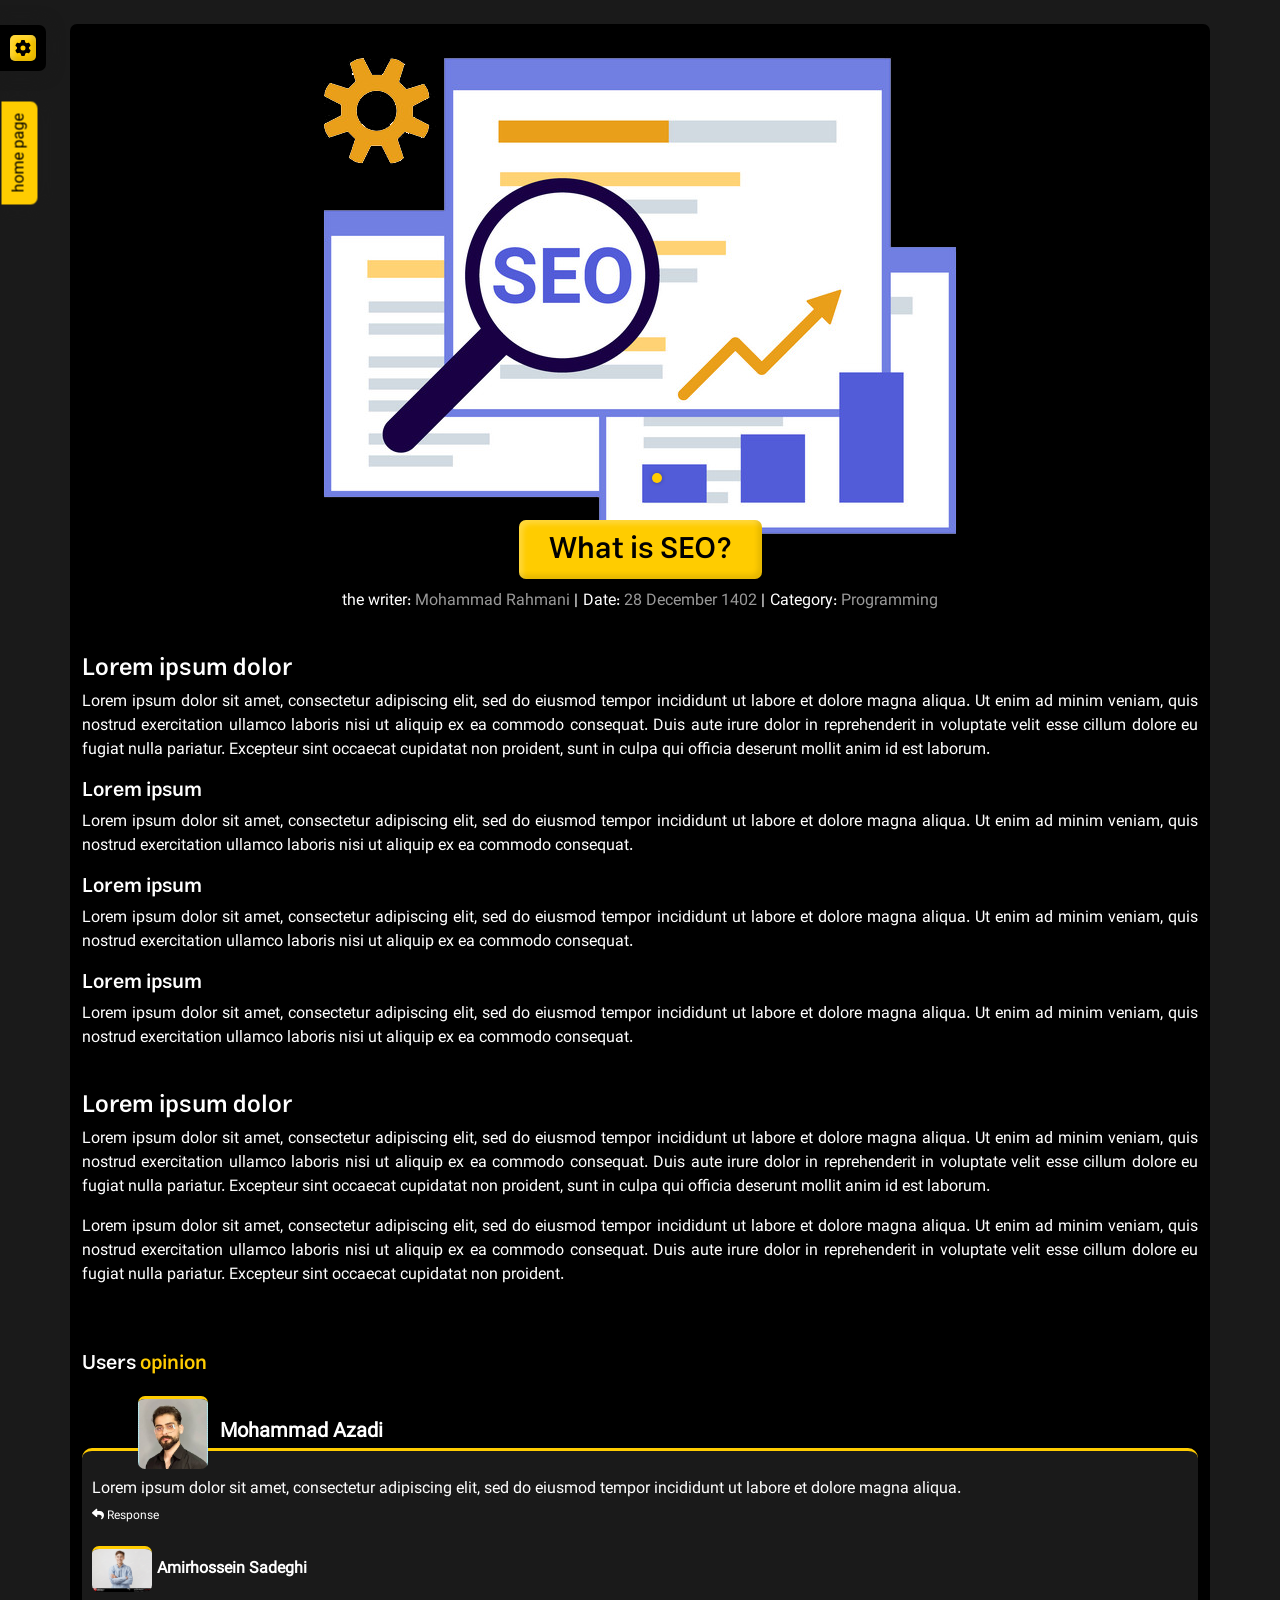
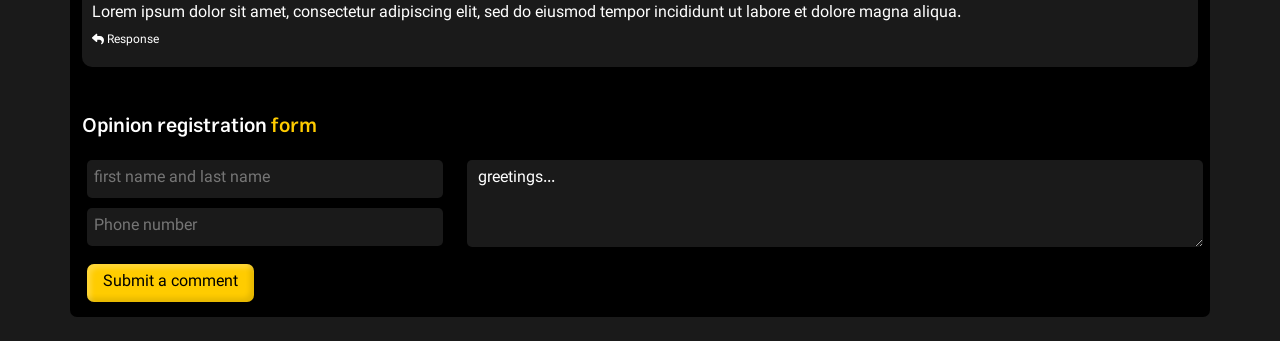
==== blog-EN.html @ 9c0e3443 "gg" ====
<!DOCTYPE html>
<html lang="en">

<head>

    <title>Resume Kar</title>
    <!--meta tag-->
    <meta charset="UTF-8">
    <meta http-equiv="X-UA-Compatible" content="IE=edge">
    <meta name="viewport" content="width=device-width, initial-scale=1.0">

    <!--style-->
    <link href="style.css" rel="stylesheet">
    <!--bootstrap css-->
    <link href="bootstrap-5.3.2/css/bootstrap.min.css" rel="stylesheet">
    <!--fontawesome css-->
    <link href="fontawesome/css/all.min.css" rel="stylesheet">

</head>


<body dir="ltr">

    <!--blog / صفحه داخلی مقالات-->
    <section>
        <div class="container blog-content mt-4 mb-4">

            <div class="row">
                <div class="col-12 div-img-blog">
                    <img src="photo/blog/blog-1.jpg">
                </div>
            </div>
            <div class="row">
                <div class="col-12 div-blog-h1">
                    <h1> What is SEO? </h1>
                    <div class="div-about-blog">
                        <span> the writer: <span class="about-blog"> Mohammad Rahmani </span> |</span>
                        <span> Date: <span class="about-blog"> 28 December 1402 </span> |</span>
                        <span> Category: <span class="about-blog"> Programming </span> </span>
                    </div>
                </div>
            </div>
            <div class="row">
                <div class="col-12">
                    <h2> Lorem ipsum dolor </h2>
                    <p>Lorem ipsum dolor sit amet, consectetur adipiscing elit, sed do eiusmod tempor incididunt ut
                        labore et dolore magna aliqua. Ut enim ad minim veniam, quis nostrud exercitation ullamco
                        laboris nisi ut aliquip ex ea commodo consequat. Duis aute irure dolor in reprehenderit in
                        voluptate velit esse cillum dolore eu fugiat nulla pariatur. Excepteur sint occaecat cupidatat
                        non proident, sunt in culpa qui officia deserunt mollit anim id est laborum.
                    </p>
                    <h3> Lorem ipsum </h3>
                    <p> Lorem ipsum dolor sit amet, consectetur adipiscing elit, sed do eiusmod tempor incididunt ut
                        labore et dolore magna aliqua. Ut enim ad minim veniam, quis nostrud exercitation ullamco
                        laboris nisi ut aliquip ex ea commodo consequat. </p>
                    <h3> Lorem ipsum </h3>
                    <p> Lorem ipsum dolor sit amet, consectetur adipiscing elit, sed do eiusmod tempor incididunt ut
                        labore et dolore magna aliqua. Ut enim ad minim veniam, quis nostrud exercitation ullamco
                        laboris nisi ut aliquip ex ea commodo consequat. </p>
                    <h3> Lorem ipsum </h3>
                    <p> Lorem ipsum dolor sit amet, consectetur adipiscing elit, sed do eiusmod tempor incididunt ut
                        labore et dolore magna aliqua. Ut enim ad minim veniam, quis nostrud exercitation ullamco
                        laboris nisi ut aliquip ex ea commodo consequat. </p>
                    <h2> Lorem ipsum dolor </h2>
                    <p> Lorem ipsum dolor sit amet, consectetur adipiscing elit, sed do eiusmod tempor incididunt ut
                        labore et dolore magna aliqua. Ut enim ad minim veniam, quis nostrud exercitation ullamco
                        laboris nisi ut aliquip ex ea commodo consequat. Duis aute irure dolor in reprehenderit in
                        voluptate velit esse cillum dolore eu fugiat nulla pariatur. Excepteur sint occaecat cupidatat
                        non proident, sunt in culpa qui officia deserunt mollit anim id est laborum.

                    </p>
                    <p> Lorem ipsum dolor sit amet, consectetur adipiscing elit, sed do eiusmod tempor incididunt ut
                        labore et dolore magna aliqua. Ut enim ad minim veniam, quis nostrud exercitation ullamco
                        laboris nisi ut aliquip ex ea commodo consequat. Duis aute irure dolor in reprehenderit in
                        voluptate velit esse cillum dolore eu fugiat nulla pariatur. Excepteur sint occaecat cupidatat
                        non proident. </p>
                </div>
            </div>

            <div class="row mt-5">
                <h3> Users <b>opinion</b> </h3>

                <div class="col-12 mt-5">
                    <div class="div-opinion mt-3">
                        <div class="div-suer-photo">
                            <img src="photo/users/user-1.jpg">
                            <span> Mohammad Azadi </span>
                        </div>
                        <p> Lorem ipsum dolor sit amet, consectetur adipiscing elit, sed do eiusmod tempor incididunt ut
                            labore et dolore magna aliqua.
                        </p>
                        <a href="#" class="Response"> <span> <i class="fa fa-reply"> </i> Response </span> </a>

                        <div class="Response-div">
                            <div class="Response-div-img">
                                <img src="photo/users/user-2.jpg">
                                <span> Amirhossein Sadeghi </span>
                            </div>
                            <p> Lorem ipsum dolor sit amet, consectetur adipiscing elit, sed do eiusmod tempor
                                incididunt ut labore et dolore magna aliqua. </p>
                            <a href="#" class="Response"> <span> <i class="fa fa-reply"> </i> Response </span> </a>
                        </div>
                    </div>
                </div>
            </div>

            <div class="row mt-5 div-blog-Opinion">
                <h3> Opinion registration <b> form </b> </h3>
                <div class="col-12 col-md-4 mt-2">
                    <form>
                        <input type="text" placeholder="first name and last name">
                        <br>
                        <input type="number" placeholder="Phone number">
                </div>
                <div class="col-12 col-md-8 mt-2">
                    <textarea> greetings... </textarea>
                </div>
            </div>

            <div class="row mt-2 div-blog-submit">
                <div class="col">
                    <button type="submit"> Submit a comment </button>
                    </form>
                </div>
            </div>

        </div>



        <!----setting / تنظیمات---->
        <div class="setting-div setting-div-blog setting-blog-ltr">

            <ul>
                <div class="accordion accordion-flush" id="accordionFlushExample">
                    <div class="d-flex collapsed" type="button" data-bs-toggle="collapse"
                        data-bs-target="#flush-collapseOne">
                        <div>
                            <i class="fa fa-gear"></i>
                        </div>
                    </div>
                </div>

                <!--color / رنگ-->
                <div id="flush-collapseOne" class="accordion-collapse collapse" data-bs-parent="#accordionFlushExample">
                    <div class="d-flex accordion-body div-color">
                        <li>
                            <p> Color </p>
                            <button class="button-color-style orange" value="orange"> </button>
                            <button class="button-color-style pink" value="pink"> </button>
                            <button class="button-color-style purple" value="purple"> </button>
                            <button class="button-color-style gold" value="gold"> </button>
                            <button class="button-color-style brown" value="brown"> </button>
                            <button class="button-color-style red" value="red"> </button>
                            <button class="button-color-style blue" value="blue"> </button>
                            <button class="button-color-style green" value="green"> </button>
                        </li>
                    </div>

                    <div class="d-flex accordion-body div-color">
                        <li>
                            <p> color adjustment </p>
                            <div class="d-flex mt-2 div-custom-color">
                                <p> main color </p>
                                <input type="color" oninput="getColorCodeOne(this.value)"
                                    class="custom-color" id="custom-color-one-d">
                            </div>
                            <div class="d-flex mt-2 div-custom-color">
                                <p> secondary color </p>
                                <input type="color" oninput="getColorCodeTwo(this.value)"
                                    class="custom-color" id="custom-color-two-d">
                            </div>
                        </li>
                    </div>

                    <!--font / فونت-->
                    <div class="accordion-body div-color">

                        <div class="dropdown">
                            <button class="btn btn-secondary dropdown-toggle" type="button" data-bs-toggle="dropdown"
                                aria-expanded="false">
                                Title font
                            </button>
                            <ul class="dropdown-menu dropdown-menu-end menu-font-blog">
                                <li><button class="dropdown-item title" value="vazir"
                                        style="font-family: Vazir !important;">
                                        vazir </button></li>
                                <li><button class="dropdown-item title" value="Estedad"
                                        style="font-family: Estedad !important;">
                                        Estedad </button></li>
                                <li><button class="dropdown-item title" value="IranSans"
                                        style="font-family: IranSans !important;"> IranSans </button></li>
                                <li><button class="dropdown-item title" value="Lalezar"
                                        style="font-family: Lalezar !important;">
                                        Lalezar </button></li>
                                <li><button class="dropdown-item title" value="titr"
                                        style="font-family: titr !important;">
                                        titr </button></li>
                                <li><button class="dropdown-item title" value="yekan"
                                        style="font-family: Yekan !important;">
                                        yekan </button></li>
                                <li><button class="dropdown-item title" value="Shabnam"
                                        style="font-family: Shabnam !important;"> Shabnam </button></li>
                                <li><button class="dropdown-item title" value="Sahel"
                                        style="font-family: Sahel !important;">
                                        Sahel </button></li>
                                <li><button class="dropdown-item title" value="Tanha"
                                        style="font-family: Tanha !important;">
                                        Tanha </button></li>
                                <li><button class="dropdown-item title" value="Samim"
                                        style="font-family: Samim !important;">
                                        Samim </button></li>
                                <li><button class="dropdown-item title" value="Rezvan"
                                        style="font-family: Rezvan !important;">
                                        Rezvan </button></li>
                            </ul>

                            <button class="btn btn-secondary dropdown-toggle" type="button" data-bs-toggle="dropdown"
                                aria-expanded="false">
                                Text font
                            </button>
                            <ul class="dropdown-menu dropdown-menu-end menu-font-blog">
                                <li><button class="dropdown-item text" value="vazir"
                                        style="font-family: Vazir !important;">
                                        vazir </button></li>
                                <li><button class="dropdown-item text" value="Estedad"
                                        style="font-family: Estedad !important;">
                                        Estedad </button></li>
                                <li><button class="dropdown-item text" value="IranSans"
                                        style="font-family: IranSans !important;"> IranSans </button></li>
                                <li><button class="dropdown-item text" value="Lalezar"
                                        style="font-family: Lalezar !important;">
                                        Lalezar </button></li>
                                <li><button class="dropdown-item text" value="titr"
                                        style="font-family: titr !important;">
                                        titr </button></li>
                                <li><button class="dropdown-item text" value="yekan"
                                        style="font-family: Yekan !important;">
                                        yekan </button></li>
                                <li><button class="dropdown-item text" value="Shabnam"
                                        style="font-family: Shabnam !important;"> Shabnam </button></li>
                                <li><button class="dropdown-item text" value="Sahel"
                                        style="font-family: Sahel !important;">
                                        Sahel </button></li>
                                <li><button class="dropdown-item text" value="Tanha"
                                        style="font-family: Tanha !important;">
                                        Tanha </button></li>
                                <li><button class="dropdown-item text" value="Samim"
                                        style="font-family: Samim !important;">
                                        Samim </button></li>
                                <li><button class="dropdown-item text" value="Rezvan"
                                        style="font-family: Rezvan !important;">
                                        Rezvan </button></li>

                            </ul>

                        </div>

                    </div>

                    <!--RTL - right / راست چین - شب و روز-->
                    <div class="mt-3 accordion-body">
                        <li>
                            <div class="d-flex">
                                <div class="p-1 div-night">
                                    <i class="fa-solid fa-sun"></i>
                                </div>

                                <div class="p-1 language">
                                    <a href="blog.html"> <i class="fa-solid fa-earth-americas RTL-E"></i> </a>
                                </div>
                            </div>
                        </li>
                    </div>
                    <div class="accordion-body div-color" style="border-bottom:none;">
                        <button class="reset-settings"> Reset settings </button>
                    </div>

                </div>
            </ul>
        </div>
        <div class="home-page home-page-ltr">
            <a href="index-EN.html">
                <span> home page </span>
            </a>
        </div>

    </section>

</body>


<!--jquery-->
<script src="jquery/jquery-3.7.1.min.js"></script>
<!--bootstrap js-->
<script src="bootstrap-5.3.2/js/bootstrap.bundle.min.js"></script>
<!--fontawesome js-->
<script src="fontawesome/js/all.min.js"></script>
<!--script-->
<script src="script.js"></script>

</html>
---- style.css ----
/* Vazir font */
@font-face {
    font-family: "Vazir";
    src: url("font/vazir/Vazirmatn-Regular.ttf") format("tff"),
        url("font/vazir/Vazirmatn-Regular.woff2") format("woff2");
    font-weight: normal;
    font-style: normal;
}

/* Estedad font */
@font-face {
    font-family: "Estedad";
    src: url("font/Estedad/Estedad-FD-Thin.ttf") format("tff"),
        url("font/Estedad/Estedad-FD-Thin.woff2") format("woff2");
    font-weight: 100;
    font-style: normal;
}

@font-face {
    font-family: "Estedad";
    src: url("font/Estedad/Estedad-FD-ExtraLight.ttf") format("tff"),
        url("font/Estedad/Estedad-FD-ExtraLight.woff2") format("woff2");
    font-weight: 200;
    font-style: normal;
}

@font-face {
    font-family: "Estedad";
    src: url("font/Estedad/Estedad-FD-Light.ttf") format("tff"),
        url("font/Estedad/Estedad-FD-Light.woff2") format("woff2");
    font-weight: 300;
    font-style: normal;
}

@font-face {
    font-family: "Estedad";
    src: url("font/Estedad/Estedad-FD-Regular.ttf") format("tff"),
        url("font/Estedad/Estedad-FD-Regular.woff2") format("woff2");
    font-weight: 400;
    font-style: normal;
}

@font-face {
    font-family: "Estedad";
    src: url("font/Estedad/Estedad-FD-Medium.ttf") format("tff"),
        url("font/Estedad/Estedad-FD-Medium.woff2") format("woff2");
    font-weight: 500;
    font-style: normal;
}

@font-face {
    font-family: "Estedad";
    src: url("font/Estedad/Estedad-FD-SemiBold.ttf") format("tff"),
        url("font/Estedad/Estedad-FD-SemiBold.woff2") format("woff2");
    font-weight: 600;
    font-style: normal;
}

@font-face {
    font-family: "Estedad";
    src: url("font/Estedad/Estedad-FD-Bold.ttf") format("tff"),
        url("font/Estedad/Estedad-FD-Bold.woff2") format("woff2");
    font-weight: 700;
    font-style: normal;
}

@font-face {
    font-family: "Estedad";
    src: url("font/Estedad/Estedad-FD-ExtraBold.ttf") format("tff"),
        url("font/Estedad/Estedad-FD-ExtraBold.woff2") format("woff2");
    font-weight: 800;
    font-style: normal;
}

@font-face {
    font-family: "Estedad";
    src: url("font/Estedad/Estedad-FD-Black.ttf") format("tff"),
        url("font/Estedad/Estedad-FD-Black.woff2") format("woff2");
    font-weight: 900;
    font-style: normal;
}

/* iranSans font */
@font-face {
    font-family: "IranSans";
    src: url("font/iranSans/Sans-a4fran3.ttf") format("tff"),
        url("font/iranSans/Sans-a4fran3.woff") format("woff");
    font-weight: normal;
    font-style: normal;
}

/* yekan font */
@font-face {
    font-family: "Yekan";
    src: url("font/yekan/Yekan.ttf") format("tff"),
        url("font/yekan/Yekan.woff") format("woff"),
        url("font/yekan/Yekan.eot") format("eot");
    font-weight: normal;
    font-style: normal;
}

/* Shabnam font */
@font-face {
    font-family: "Shabnam";
    src: url("font/Shabnam/Shabnam.ttf") format("tff"),
        url("font/Shabnam/Shabnam.woff") format("woff"),
        url("font/Shabnam/Shabnam.woff2") format("woff2"),
        url("font/Shabnam/Shabnam.eot") format("eot");
    font-weight: normal;
    font-style: normal;
}

/* Sahel font */
@font-face {
    font-family: "Sahel";
    src: url("font/Sahel/Roya.ttf") format("tff"),
        url("font/Sahel/Sahel.woff") format("woff"),
        url("font/Sahel/Sahel.woff2") format("woff2"),
        url("font/Sahel/Sahel.eot") format("eot");
    font-weight: normal;
    font-style: normal;
}

/* Tanha font */
@font-face {
    font-family: "Tanha";
    src: url("font/Tanha/Tanha.ttf") format("tff"),
        url("font/Tanha/Tanha.woff") format("woff"),
        url("font/Tanha/Tanha.woff2") format("woff2"),
        url("font/Tanha/Tanha.eot") format("eot");
    font-weight: normal;
    font-style: normal;
}

/* Samim font */
@font-face {
    font-family: "Samim";
    src: url("font/Samim/Samim.ttf") format("tff"),
        url("font/Samim/Samim.woff") format("woff"),
        url("font/Samim/Samim.eot") format("eot");
    font-weight: normal;
    font-style: normal;
}

/* Rezvan font */
@font-face {
    font-family: "Rezvan";
    src: url("font/Rezvan/Rezvan.ttf") format("tff"),
        url("font/Rezvan/Rezvan.woff") format("woff"),
        url("font/Rezvan/Rezvan.eot") format("eot");
    font-weight: normal;
    font-style: normal;
}

/* Lalezar font */
@font-face {
    font-family: "Lalezar";
    src: url("font/Lalezar/Lalezar.ttf") format("tff"),
        url("font/Lalezar/Lalezar.woff") format("woff"),
        url("font/Lalezar/Lalezar.eot") format("eot");
    font-weight: normal;
    font-style: normal;
}

/* titr font */
@font-face {
    font-family: "titr";
    src: url("font/titr/titr.ttf") format("tff"),
        url("font/titr/titr.woff") format("woff"),
        url("font/titr/titr.eot") format("eot");
    font-weight: normal;
    font-style: normal;
}

:root {
    --font-text: "Vazir"; /* تغییر فونت پیش فرض متن */
    --font-title: "Estedad"; /* تغییر فونت پیش فرض عنوان */

    --one-color: #FFCC00; /* تغییر رنگ پیش فرض اول (دلخواه) */
    --two-color: #000; /* تغییر رنگ پیش فرض دوم (دلخواه) */
    --bg-body: #1A1A1A; /* (#f2f2f2) برای تنظیم حالت پیش فرض به روشن */
    --bg-div: #000; /* (#fff) برای تنظیم حالت پیش فرض به روشن */
    --text-color: #fff; /* (#000) برای تنظیم حالت پیش فرض به روشن */
}

body {
    background-color: var(--bg-body) !important;
    background-image: url("photo/background.png");
    background-repeat: no-repeat;
    background-size: contain;
    overflow-x: hidden;
}

::-webkit-scrollbar {
    width: 3px;
}

::-webkit-scrollbar-thumb {
    background-color: var(--one-color);
    opacity: 0.7;
    margin: 10px;
}

::-webkit-scrollbar-track {
    background-color: var(--two-color);
}

p,
span,
a,
li,
button,
label,
input,
textarea {
    font-family: var(--font-text) !important;
    color: var(--text-color);
    text-align: justify;
}

h1,
h2,
h3,
h4,
h5,
h6 {
    font-family: var(--font-title) !important;
    font-weight: 600 !important;
    color: var(--text-color) !important;
}

h1 {
    font-size: 30px !important;
}

h2 {
    font-size: 24px !important;
}

h3 {
    font-size: 20px !important;
}

h4 {
    font-size: 18px !important;
}

h5 {
    font-size: 16px !important;
}

h6 {
    font-size: 14px !important;
}

ul {
    margin: 0px !important;
}

b {
    color: var(--one-color);
    font-weight: 600 !important;
}

.page-child {
    background-color: var(--bg-div);
    width: 100%;
    height: auto;
    border-radius: 7px;
    padding: 15px;
    display: none;
    opacity: 0;
    transition: all 1s !important;
}

.active {
    display: block;
    opacity: 1;
}

::selection {
    color: var(--one-color);
    background: var(--bg-div);
}


@media screen and (min-width: 770px) {
    #typing-text-p {
        color: white !important;
    }

    .div-about-me {
        position: absolute;
        top: 25%;
        right: 30px;
        width: 50%;
    }
}

@media screen and (max-width: 770px) {
    .div-resume-link {
        display: none !important;
    }

    .cursor,
    .cursor_2 {
        display: none
    }
}

@media screen and (max-width: 320px) {
    .name div h1 {
        font-size: 24px !important;
    }

    .div-resume-link .resume-link {
        font-size: 14px !important;
    }

    .counter {
        font-size: 35px !important;
    }

}

@media screen and (min-width: 768px) {
    section {
        opacity: 1 !important;
    }
}




/*** sidebar - ساید بار ***/
.sidebar {
    width: 100%;
    height: auto;
}

/* img - عکس */
.img-div {
    opacity: 0;
    transform: translateY(-40px);
    animation: fadeInTop 1s ease-out forwards;
    text-align: center;
}

.img-div img {
    border-top: 3px solid var(--one-color);
    border-radius: 10px;
    margin-top: 4px;
    box-shadow: 0px 5px 20px -5px #808080;
    width: 95%;
    transition: 0.5s all;
}

.img-div img:hover {
    transform: scale(1.03);
    box-shadow: 0px 0px 10px -3px #999;
}


/* navbar - منو */
.navbar-div {
    opacity: 0;
    transform: translateY(40px);
    animation: fadeInTop 1s ease-out forwards;
    background-color: var(--bg-div);
    border-radius: 10px;
    padding: 5px 10px;
    transition: all 1s !important;

}

.div-menu {
    border-bottom: 2px solid var(--bg-body);
    border-right: 1px solid var(--bg-body);
    padding: 7px 9px;
    border-radius: 7px;
    margin-bottom: 7px !important;
}

.navbar-div div {
    margin-bottom: 15px;
    transition: all 0.4s;
    cursor: pointer;
}

.navbar-div ul {
    padding: 10px 0px;
}

.navbar-div li {
    list-style: none;
    font-size: 18px;
    margin: 0px 10px;
}

.navbar-div div:hover svg {
    color: var(--two-color);
    background-color: var(--one-color);
    transform: scale(1.1);
}

.active-menu {
    background: var(--text-color);
    box-shadow: inset -0.25rem -0.25rem 0.3125rem rgba(0, 0, 0, 0.1), inset 0.25rem 0.25rem 0.3125rem rgba(255, 255, 255, 0.23);
}

.active-menu li {
    color: var(--bg-div);
}

.active-menu svg {
    transform: scale(1.1);
}

.first-child-li {
    margin-bottom: 0px !important;
}

.navbar-div svg {
    box-shadow: inset -0.25rem -0.25rem 0.3125rem rgba(0, 0, 0, 0.1), inset 0.25rem 0.25rem 0.3125rem rgba(255, 255, 255, 0.23);
    width: 16px !important;
    height: 16px !important;
    background-color: var(--one-color);
    padding: 5px;
    border-radius: 5px;
    transition: all 0.4s;
    color: var(--two-color);
}

/* setting - تنظیمات */
.setting-div {
    opacity: 0;
    transform: translateY(40px);
    animation: fadeInTop 1s ease-out forwards;
    background-color: var(--bg-div);
    border-radius: 10px;
    transition: all 1s !important;
}

.setting-div ul {
    padding: 9px 0px;
}

.setting-div-blog ul {
    padding: 0px;
}

.setting-div-blog .accordion-flush {
    padding: 10px;
}

.collapsed {
    height: 26px;
}

.setting-div li {
    list-style: none;
    cursor: pointer;
    font-size: 18px;
    margin: 0px 10px;
}

.setting-div svg:not(.down-up-d) {
    box-shadow: inset -0.25rem -0.25rem 0.3125rem rgba(0, 0, 0, 0.1), inset 0.25rem 0.25rem 0.3125rem rgba(255, 255, 255, 0.23);
    background-color: var(--one-color);
    color: var(--two-color);
    padding: 5px;
    border-radius: 5px;
    transition: all 0.4s;
}

.accordion-flush {
    padding: 2px 19px;
}

.setting-div div p {
    margin: 0px;
    font-size: 17px;
}

.button-color-style {
    padding: 12px;
    border-radius: 5px;
    border: none;
}

.dropdown-toggle {
    margin: 3px 0px;
}

.setting-div div select {
    width: 100%;
    border: 0px;
    background: #f2f2f2;
    padding: 2px;
    border-radius: 5px;
    font-size: 15px;
}

.setting-div div select option p {
    background: red;
}

.night {
    color: var(--two-color);
    background-color: var(--one-color);
    padding: 10px !important;
    border-radius: 5px;
}


.div-night svg,
.language svg {
    width: 25px !important;
    height: 25px;
}

.accordion-button:not(.collapsed) {
    color: var(--two-color) !important;
    background-color: var(--bg-div) !important;
}

.accordion-button {
    padding: 7px 0px !important;
}

.orange {
    background-color: #FFCC00;
}

.red {
    background-color: #FF0000;
}

.blue {
    background-color: #00CCFF;
}

.green {
    background-color: #33CC66;
}

.gold {
    background-color: #F2BE5B;
}

.pink {
    background-color: #FF9999;
}

.purple {
    background-color: #CC3399;
}

.brown {
    background-color: #996633;
}

.custom-color {
    border: none;
    width: 32px;
    height: 25px;
    margin: 0px 10px;
    width: 70px;
}

.div-custom-color p {
    width: 70%;
    font-size: 15px !important;
}

.down-up-d {
    color: var(--text-color);
    padding: 5px;
}

.div-color {
    padding: 12px !important;
    border-bottom: 2px dotted var(--bg-body);
}

.div-color .dropdown-toggle {
    width: 120px;
}

.dropdown-menu-end li button {
    text-align: right;
}

.setting-div-blog {
    position: fixed;
    top: 25px;
    right: 0px;
    box-shadow: 0px 0px 15px 2px var(--bg-body);
    border-radius: 7px 0px 0px 7px;
    z-index: 99;
}

.setting-blog-ltr {
    right: unset;
    left: 0px;
    border-radius: 0px 7px 7px 0px;
}

.reset-settings {
    background-color: var(--one-color);
    border: none;
    color: var(--two-color);
    opacity: 0.8;
    transition: all 0.5s;
    padding: 7px 16px;
    border-radius: 7px;
    box-shadow: inset -0.25rem -0.25rem 0.3125rem rgba(0, 0, 0, 0.1), inset 0.25rem 0.25rem 0.3125rem rgba(255, 255, 255, 0.23);
    width: 100%;
    text-align: center;
}

/* sidebar-mobile - ساید بار موبایل */
.sidebar-mobile {
    margin: 0px !important;
    z-index: 99;
    position: fixed;
    top: 0px;
    width: 70%;
    height: 100%;
    background-color: var(--bg-div);
    transition: all 0.5s !important;
    transform: translateX(100%);
}

.sidebar-mobileLtr {
    transform: translateX(-100%);
}

.div-sidebar-mobile {
    height: 100%;
    margin: 0px;
    overflow-x: hidden;
    overflow-y: scroll;
}

.div-sidebar-mobile .img-div img {
    width: 75%;
    margin: 10px auto;
    display: block;
}

.div-button-sidebar {
    position: fixed;
    bottom: 5%;
    left: 5%;
    z-index: 999;
}


.div-button-sidebar button {
    background-color: rgba(0, 0, 0, 0);
    padding: 0px;
    border: none;
}

.div-button-sidebar button svg {
    width: 28px !important;
    height: 28px !important;
    background-color: var(--one-color);
    padding: 12px;
    border-radius: 10px;
    transition: all 0.4s;
    color: var(--two-color);
    box-shadow: 0px 0px 15px 2px var(--bg-body);
    box-shadow: inset -0.25rem -0.25rem 0.3125rem rgba(0, 0, 0, 0.1), inset 0.25rem 0.25rem 0.3125rem rgba(255, 255, 255, 0.23);
}

.active-sidebar {
    width: 70% !important;
    transform: translateX(0);
    opacity: 1;
}

.button-sidebar-mobile {
    position: absolute;
    left: -35px;
    top: 50%;
    background-color: var(--one-color);
    border-radius: 30px 0 0 30px;
    padding: 20px 0px;
    opacity: 0.7;
    transition: all 0.6s;
}

.button-sidebar-mobile:hover {
    opacity: 1;
}

.button-sidebar-mobile div {
    width: 35px;
    height: 35px;
    color: var(--two-color);
    display: flex;
    justify-content: space-evenly;
    align-items: center;
}

.button-sidebar-mobile div svg {
    width: 19px !important;
    height: 19px !important;
}

.icon-sidebar-mobile {
    width: 20px !important;
    height: 20px !important;
    transform: rotate(45deg);
    background-color: var(--one-color);
    position: absolute;
    top: 62.5px;
    left: -5px;
    border-radius: 4px;
}

.button-sidebar svg {
    z-index: 9;
    padding-right: 5px;
}

.button-sidebar-mobile-EN {
    -moz-transform: scaleX(-1);
    -o-transform: scaleX(-1);
    -webkit-transform: scaleX(-1);
    transform: scaleX(-1);
    filter: FlipH;
    -ms-filter: "FlipH";
    left: unset !important;
    right: -35px;
}

/* header - سربرگ */
.header {
    opacity: 0;
    transform: translateY(-40px);
    animation: fadeInTop 1s ease-out forwards;
    background-color: var(--bg-div);
    width: 100%;
    height: auto;
    border-radius: 7px;
    border-top: 3px solid var(--one-color);
    padding: 10px;
    transition: all 1s !important;
}

.div-resume-link svg {
    box-shadow: inset -0.25rem -0.25rem 0.3125rem rgba(0, 0, 0, 0.1), inset 0.25rem 0.25rem 0.3125rem rgba(255, 255, 255, 0.23);
    background-color: var(--one-color);
    color: var(--two-color);
    padding: 5px;
    border-radius: 5px;
    transition: all 0.4s;
}

.div-resume-link div {
    margin-right: 4px;
    margin-top: -7px;
    height: 36px;
    width: 41px;
}

@keyframes fadeInTop {
    to {
        opacity: 1;
        transform: translateY(0);
    }
}

.name {
    width: 50%;
}

.name H1 {
    display: inline;
}

.name span {
    background-color: var(--one-color);
    opacity: 0.7;
    padding: 1px 7px;
    border-radius: 5px;
    font-size: 14px;
    margin: 0px 10px;
    color: var(--two-color);
}

.job {
    display: flex;
    justify-content: center;
}

.div-resume-link {
    display: flex;
    justify-content: end;
}

.resume-link {
    text-decoration: none;
    color: var(--two-color);
    background-color: var(--one-color);
    text-align: end;
    padding: 5px 12px;
    border-radius: 5px;
    margin: 0px;
    box-shadow: inset -0.25rem -0.25rem 0.3125rem rgba(0, 0, 0, 0.1), inset 0.25rem 0.25rem 0.3125rem rgba(255, 255, 255, 0.23);
}

.network {
    align-self: center;
}

.network .row {
    align-items: center;
}

.icon-instagram {
    background-color: #ea0c5f;
    padding: 5px;
    border-radius: 5px;
    color: white;
    width: 16px !important;
    height: 16px;
    margin: -6px 2px;
    box-shadow: inset -0.25rem -0.25rem 0.3125rem rgba(0, 0, 0, 0.1), inset 0.25rem 0.25rem 0.3125rem rgba(255, 255, 255, 0.23);


}

.icon-facebook {
    background-color: #3b5998;
    padding: 5px;
    border-radius: 5px;
    color: white;
    width: 16px !important;
    height: 16px;
    margin: -6px 2px;
    box-shadow: inset -0.25rem -0.25rem 0.3125rem rgba(0, 0, 0, 0.1), inset 0.25rem 0.25rem 0.3125rem rgba(255, 255, 255, 0.23);

}

.icon-twitter {
    background-color: #32CCFE;
    padding: 5px;
    border-radius: 5px;
    color: white;
    width: 16px !important;
    height: 16px;
    margin: -6px 2px;
    box-shadow: inset -0.25rem -0.25rem 0.3125rem rgba(0, 0, 0, 0.1), inset 0.25rem 0.25rem 0.3125rem rgba(255, 255, 255, 0.23);

}

.icon-pinterest {
    background-color: #BD081B;
    padding: 5px;
    border-radius: 5px;
    color: white;
    width: 16px !important;
    height: 16px;
    margin: -6px 2px;
    box-shadow: inset -0.25rem -0.25rem 0.3125rem rgba(0, 0, 0, 0.1), inset 0.25rem 0.25rem 0.3125rem rgba(255, 255, 255, 0.23);
}


/* about me - درباره من */
.page {
    width: 100%;
    padding: 0px !important;
}

.div-background-image img {
    width: 100%;
}

.row-background-image {
    position: relative;
}

.about-me {
    opacity: 0;
    transform: translateY(40px);
    animation: fadeInTop 1s ease-out forwards;
}

.about li {
    list-style: none;
    padding: 7px 0px;
}

.about ul {
    padding: 0px;
}

.about span {
    padding: 0px 3px;
    color: #999 !important;
}

.about-number svg {
    font-size: 30px;
    background: var(--one-color);
    color: var(--two-color);
    padding: 12px;
    border-radius: 10px;
    width: 25px !important;
    height: 25px;
    box-shadow: inset -0.25rem -0.25rem 0.3125rem rgba(0, 0, 0, 0.1), inset 0.25rem 0.25rem 0.3125rem rgba(255, 255, 255, 0.23);
    transition: 0.5s all;
}

.about-number svg:hover {
    transform: scale(1.05);
}

.about-number span {
    font-size: 42px;
    font-weight: bold;
    padding: 0px 15px;
}

#typing-text {
    color: var(--one-color) !important;
    text-shadow: 1px 1px 1px black;
}

#typing-text-p {
    color: var(--text-color);
}

.call-me {
    text-decoration: none;
    color: var(--two-color);
    background-color: var(--one-color);
    text-align: end;
    padding: 5px 12px;
    border-radius: 5px;
    margin: 0px;
    opacity: 0.8;
    transition: 0.5s all;
}

.call-me:hover {
    opacity: 1;
}


/* my resume - رزومه من */
.div-resume,
.div-serviec,
.div-opinion {
    background-color: var(--bg-body);
    padding: 17px 10px;
    border-radius: 10px;
    border-right: 3px solid var(--one-color);
}

.div-resume h3 {
    margin-bottom: 3px;
}

.div-resume span {
    background-color: var(--one-color);
    opacity: 0.7;
    padding: 2px 5px;
    padding-bottom: 0px;
    border-radius: 5px;
    font-size: 12px;
    color: var(--two-color);
}

.div-resume p {
    margin-top: 10px;
    margin-bottom: 0px;
}

.div-meter {
    background-color: var(--bg-body);
    border-radius: 4px;
}

.div-meter div {
    height: 10px;
    background-color: var(--one-color);
    border-radius: 4px;
    padding: 0px;
    box-shadow: inset -0.25rem -0.25rem 0.3125rem rgba(0, 0, 0, 0.1), inset 0.25rem 0.25rem 0.3125rem rgba(255, 255, 255, 0.23);
}

.Skill h6 {
    display: inline-block;
    width: 49%;
}

.Skill span {
    text-align: left;
    display: inline-block;
    width: 49%;
}


/* service - خدمات */
.div-service p {
    margin: 0px 7px;
}

.div-service img {
    width: 80%;
}

.div-service svg {
    width: 100%;
    height: 80%;
    text-align: center;
    display: block;
}

.Customer img {
    max-width: 100%;
    padding: 20px;
    transition: all 0.4s;
}

.Customer img:hover {
    transform: scale(1.1);
}

.div-opinion {
    border: none;
    border-top: 3px solid var(--one-color);
    position: relative;
}

.div-suer-photo {
    position: absolute;
    top: -55px;
    right: 5%;
    width: 90%;
}

.div-suer-photo img {
    width: 70px;
    border-radius: 7px;
    border-top: 3px solid var(--one-color)
}

.div-suer-photo span {
    font-weight: bold;
    margin: 0px 7px;
    font-size: 20px;
}

.div-opinion p {
    margin: 0px;
    padding-top: 10px;
}


/* project - نمونه کارها */
.project-div {
    width: 100%;
    height: auto;
    position: relative;
    padding: 0px !important;
    cursor: pointer;
}

.project-div img {
    border-radius: 7px;
}

.project-div p {
    position: absolute;
    bottom: 10px;
    right: 20px;
    margin: 0px;
    font-size: 20px;
    font-weight: bold;
    color: var(--one-color);
    opacity: 0;
    transition: all 0.5s;
}

.project-div span {
    color: var(--two-color);
    position: absolute;
    top: 15px;
    right: 15px;
    background-color: var(--one-color);
    opacity: 0.7;
    padding: 1px 7px;
    border-radius: 5px;
    font-size: 14px;
}

.project-div div {
    width: 100%;
    height: 100%;
    background-color: black;
    border-radius: 7px;
    position: absolute;
    top: 0%;
    right: 0%;
    opacity: 0;
    padding: 0px !important;
    transition: all 0.5s;
}

.project-div:hover div {
    opacity: 0.6;
}

.project-div:hover p {
    opacity: 1;
}

.modal-header {
    background-color: var(--bg-body);
    border: none !important;
    justify-content: space-between;
}

.modal-body {
    background-color: var(--bg-div);
}

.modal-footer {
    background-color: var(--bg-body) !important;
    border: none !important;
}

.btn-close {
    background: var(--one-color) var(--bs-btn-close-bg) center/1em auto no-repeat !important;
}

.modal-body img {
    border-radius: 7px;
    width: 100%;
}

.modal-body ul {
    padding: 0px;
}

.modal-body li {
    list-style: none;
    font-weight: bold;
}

.modal-body li span {
    font-weight: normal;
}

.modal-body li a {
    color: var(--one-color);
    text-decoration: none;
}

.modal-body button {
    background-color: green;
    color: white;
    border: none;
    border-radius: 5px;
    opacity: 0.9;
    padding: 7px 15px;
    transition: all 0.5s;
    box-shadow: inset -0.25rem -0.25rem 0.3125rem rgba(0, 0, 0, 0.1), inset 0.25rem 0.25rem 0.3125rem rgba(255, 255, 255, 0.23);
}

.modal-body button:hover {
    opacity: 1;
}

.modal-footer a button {
    background-color: var(--one-color);
    border: none;
    color: var(--two-color);
    opacity: 0.8;
    transition: all 0.5s;
    padding: 7px 16px;
    border-radius: 7px;
    box-shadow: inset -0.25rem -0.25rem 0.3125rem rgba(0, 0, 0, 0.1), inset 0.25rem 0.25rem 0.3125rem rgba(255, 255, 255, 0.23);
}

.modal-footer a button:hover {
    opacity: 1;
}


/* blog - مقالات */
.blog-div {
    padding: 0px !important;
}

.blog-div .div-content p {
    opacity: 0.7;
    font-size: 15px;
}

.div-content {
    background-color: var(--bg-body);
    border-radius: 7px;
    position: relative;
}

.div-content a {
    text-decoration: none;
    color: black;
}

.div-content img {
    border-top-left-radius: 7px;
    border-top-right-radius: 7px;
}

.div-content div {
    padding: 12px;
}

.date {
    color: var(--two-color);
    position: absolute;
    top: 10px;
    right: 10px;
    background-color: var(--one-color);
    opacity: 0.7;
    padding: 1px 7px;
    border-radius: 5px;
    font-size: 14px;
}

.div-content div span {
    font-size: 13px;
}

.blog-content {
    background-color: var(--bg-div);
    width: 100%;
    height: auto;
    border-radius: 7px;
    padding: 10px;
}

.blog-content .div-img-blog img {
    display: block;
    margin: 0px auto;
    border-radius: 7px;
    max-width: 100%;
}

.div-blog-h1 {
    text-align: center;
    margin-top: -20px !important;
}

.div-blog-h1 h1 {
    display: inline;
    background-color: var(--one-color);
    padding: 3px 30px;
    border-radius: 7px;
    box-shadow: inset -0.25rem -0.25rem 0.3125rem rgba(0, 0, 0, 0.1), inset 0.25rem 0.25rem 0.3125rem rgba(255, 255, 255, 0.23);
    color: var(--two-color) !important;
}

.about-blog {
    color: #999;
}

.div-about-blog {
    margin-top: 20px;
}

.blog-content h2 {
    margin-top: 40px;
}

.menu-font-blog {
    height: 150px;
    overflow-y: scroll;
}

.Response {
    font-size: 12px;
    text-decoration: none;
    color: #999;
}

.Response:hover {
    color: var(--one-color);
}

.Response-div {
    margin-top: 20px;
    padding-right: 50px;
}

.Response-div-img img {
    width: 60px;
    border-radius: 7px;
    border-top: 3px solid var(--one-color)
}

.Response-div-img span {
    font-weight: bold;
    padding-right: 7px;
}

.div-blog-Opinion input {
    border: none;
    background-color: var(--bg-body);
    padding: 7px;
    margin: 5px;
    border-radius: 5px;
    width: 100%;
}

.div-blog-Opinion textarea {
    border: none;
    background-color: var(--bg-body);
    padding: 7px;
    margin: 5px;
    border-radius: 5px;
    width: 100%;
    height: 90%;
}

.div-blog-submit button {
    background-color: var(--one-color);
    border: none;
    color: var(--two-color);
    transition: all 0.5s;
    padding: 7px 16px;
    border-radius: 7px;
    margin: 5px;
    box-shadow: inset -0.25rem -0.25rem 0.3125rem rgba(0, 0, 0, 0.1), inset 0.25rem 0.25rem 0.3125rem rgba(255, 255, 255, 0.23);
}

.home-page {
    position: fixed;
    top: 135px;
    right: -32px;
    box-shadow: 0px 0px 15px 2px var(--bg-body);
    border-radius: 7px 7px 0px 0px;
    background: var(--one-color);
    padding: 5px 12px;
    transform: rotate(-90deg);
}

.home-page a {
    text-decoration: none;
}

.home-page a span {
    color: var(--two-color);
}

.home-page-ltr {
    right: unset;
    left: -32px;
    border-radius: 0px 0px 7px 7px;
    transform: rotate(-90deg);
}

/* call - تماس با من */
.div-call-form input {
    border: none;
    background-color: var(--bg-body);
    padding: 7px;
    margin: 5px;
    border-radius: 5px;
    width: 100%;
}

.div-call-form textarea {
    border: none;
    background-color: var(--bg-body);
    padding: 7px;
    margin: 5px;
    border-radius: 5px;
    width: 100%;
}

.div-call-list ul {
    padding: 0px;
}

.div-call-list li {
    list-style: none;
    padding: 9px 0px;
}

.div-call-list li span {
    padding: 0px 3px;
    color: #999;
}


/* cursor - نشانه گر موس */
*,
*:after,
*:before {
    -webkit-box-sizing: border-box;
    -moz-box-sizing: border-box;
    -ms-box-sizing: border-box;
    box-sizing: border-box;
}

.cursor {
    position: absolute;
    width: 40px;
    height: 40px;
    left: -50px;
    top: -50px;
    border: 2px solid var(--one-color);
    box-shadow: 0px 0px 4px 0px rgba(0, 0, 0, 0.3);
    border-radius: 50%;
    transition: all 0.2s ease-out;
    pointer-events: none;
    z-index: 1000;
    margin: 7px 0 0 -3px;

}

.cursor_2 {
    position: absolute;
    left: 50%;
    top: 50%;
    width: 10px;
    height: 10px;
    border-radius: 50%;
    transition: all 0.1s ease-out;
    box-shadow: 0px 0px 4px 0px rgba(0, 0, 0, 0.3);
    pointer-events: none;
    background: var(--one-color);
    margin: 23px 0 0 12px;
    z-index: 1000;
}

.cursor.active {
    animation: cursorAnim 0.3s;
    animation-timing-function: linear;
    animation-fill-mode: forwards;
}

@keyframes cursorAnim {
    0% {
        transform: scale(1);
        box-shadow: 0px 0px 0px 5px rgba(255, 255, 255, 0.8);
    }

    50% {
        transform: scale(2);
        box-shadow: 0px 0px 10px 5px rgba(255, 255, 255, 0.5);
    }

    100% {
        transform: scale(1);
        box-shadow: 0px 0px 0px 5px rgba(255, 255, 255, 0);
    }
}


/* swiper */
.swiper-button-prev::after,
.swiper-button-next::after {
    font-size: 20px !important;
}

.dropdown-item-2 {
    display: block;
    width: 100%;
    padding: var(--bs-dropdown-item-padding-y) var(--bs-dropdown-item-padding-x);
    clear: both;
    font-weight: 400;
    color: var(--bs-dropdown-link-color);
    text-align: inherit;
    text-decoration: none;
    white-space: nowrap;
    background-color: transparent;
    border: 0;
    border-radius: var(--bs-dropdown-item-border-radius, 0);
}

/* مخفی کردن موس پیش‌فرض */
html,
body,
* {
    cursor: none !important;
}

/* نقطه سبز */
.custom-cursor {
    position: fixed;
    width: 12px;
    height: 12px;
    background: #22c55e;
    border: 3px solid #22c55e;
    border-radius: 50%;
    pointer-events: none;
    z-index: 999999;
    transform: translate(-50%, -50%);
    box-shadow: 0 0 10px rgba(34, 197, 94, 0.5);
}
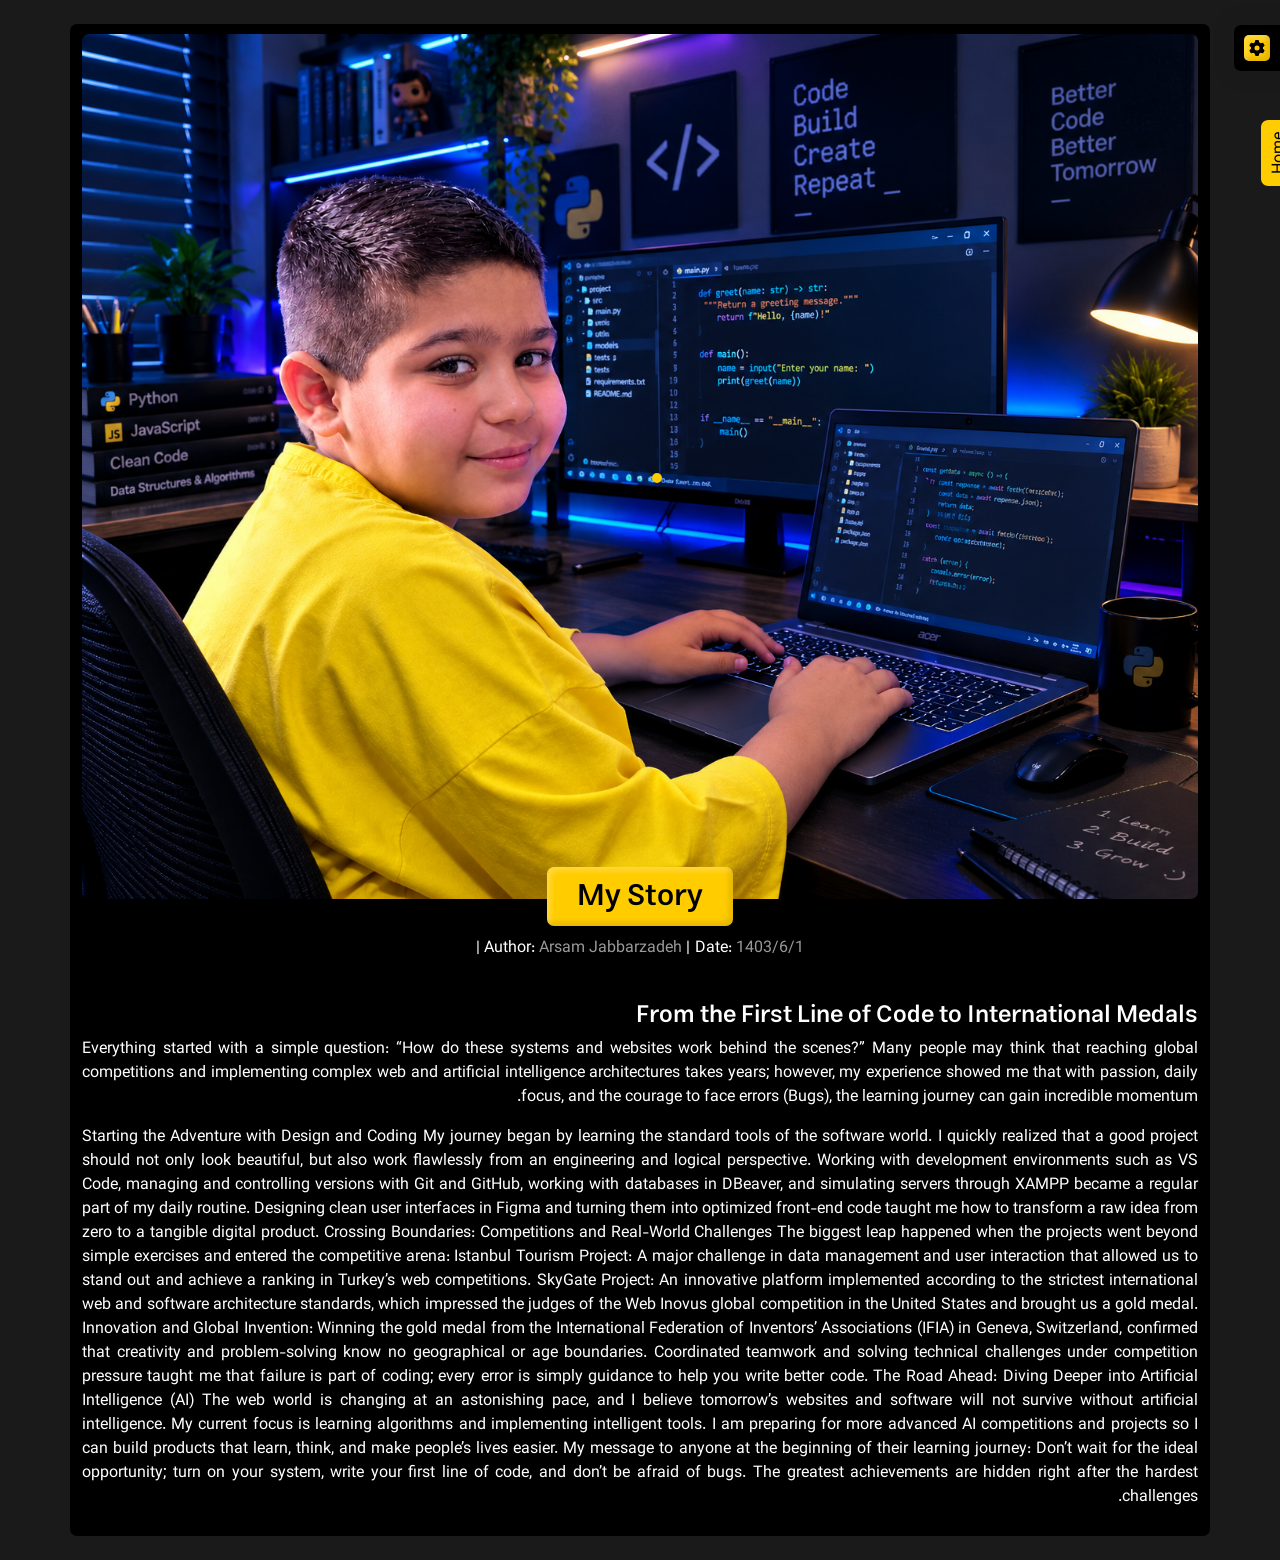
==== commit c0030483: "مممghfhfd" ====
--- a/blog-EN.html
+++ b/blog-EN.html
@@ -1,9 +1,9 @@
 <!DOCTYPE html>
-<html lang="en">
+<html lang="fa">
 
 <head>
 
-    <title>Resume Kar</title>
+    <title>document</title>
     <!--meta tag-->
     <meta charset="UTF-8">
     <meta http-equiv="X-UA-Compatible" content="IE=edge">
@@ -19,7 +19,7 @@
 </head>
 
 
-<body dir="ltr">
+<body dir="rtl">
 
     <!--blog / صفحه داخلی مقالات-->
     <section>
@@ -27,109 +27,52 @@
 
             <div class="row">
                 <div class="col-12 div-img-blog">
-                    <img src="photo/blog/blog-1.jpg">
+                    <img src="photo/bg-image.png">
                 </div>
             </div>
             <div class="row">
                 <div class="col-12 div-blog-h1">
-                    <h1> What is SEO? </h1>
+                    <h1>My Story</h1>
                     <div class="div-about-blog">
-                        <span> the writer: <span class="about-blog"> Mohammad Rahmani </span> |</span>
-                        <span> Date: <span class="about-blog"> 28 December 1402 </span> |</span>
-                        <span> Category: <span class="about-blog"> Programming </span> </span>
+                        <span> Author: <span class="about-blog"> Arsam Jabbarzadeh</span> |</span>
+                        <span> Date: <span class="about-blog">1403/6/1</span> |</span>
                     </div>
                 </div>
             </div>
             <div class="row">
                 <div class="col-12">
-                    <h2> Lorem ipsum dolor </h2>
-                    <p>Lorem ipsum dolor sit amet, consectetur adipiscing elit, sed do eiusmod tempor incididunt ut
-                        labore et dolore magna aliqua. Ut enim ad minim veniam, quis nostrud exercitation ullamco
-                        laboris nisi ut aliquip ex ea commodo consequat. Duis aute irure dolor in reprehenderit in
-                        voluptate velit esse cillum dolore eu fugiat nulla pariatur. Excepteur sint occaecat cupidatat
-                        non proident, sunt in culpa qui officia deserunt mollit anim id est laborum.
+                    <h2>From the First Line of Code to International Medals</h2>
+                    <p>
+                        Everything started with a simple question: “How do these systems and websites work behind the scenes?”
+Many people may think that reaching global competitions and implementing complex web and artificial intelligence architectures takes years; however, my experience showed me that with passion, daily focus, and the courage to face errors (Bugs), the learning journey can gain incredible momentum.
                     </p>
-                    <h3> Lorem ipsum </h3>
-                    <p> Lorem ipsum dolor sit amet, consectetur adipiscing elit, sed do eiusmod tempor incididunt ut
-                        labore et dolore magna aliqua. Ut enim ad minim veniam, quis nostrud exercitation ullamco
-                        laboris nisi ut aliquip ex ea commodo consequat. </p>
-                    <h3> Lorem ipsum </h3>
-                    <p> Lorem ipsum dolor sit amet, consectetur adipiscing elit, sed do eiusmod tempor incididunt ut
-                        labore et dolore magna aliqua. Ut enim ad minim veniam, quis nostrud exercitation ullamco
-                        laboris nisi ut aliquip ex ea commodo consequat. </p>
-                    <h3> Lorem ipsum </h3>
-                    <p> Lorem ipsum dolor sit amet, consectetur adipiscing elit, sed do eiusmod tempor incididunt ut
-                        labore et dolore magna aliqua. Ut enim ad minim veniam, quis nostrud exercitation ullamco
-                        laboris nisi ut aliquip ex ea commodo consequat. </p>
-                    <h2> Lorem ipsum dolor </h2>
-                    <p> Lorem ipsum dolor sit amet, consectetur adipiscing elit, sed do eiusmod tempor incididunt ut
-                        labore et dolore magna aliqua. Ut enim ad minim veniam, quis nostrud exercitation ullamco
-                        laboris nisi ut aliquip ex ea commodo consequat. Duis aute irure dolor in reprehenderit in
-                        voluptate velit esse cillum dolore eu fugiat nulla pariatur. Excepteur sint occaecat cupidatat
-                        non proident, sunt in culpa qui officia deserunt mollit anim id est laborum.
-
+                    <p>
+                        Starting the Adventure with Design and Coding
+My journey began by learning the standard tools of the software world. I quickly realized that a good project should not only look beautiful, but also work flawlessly from an engineering and logical perspective. Working with development environments such as VS Code, managing and controlling versions with Git and GitHub, working with databases in DBeaver, and simulating servers through XAMPP became a regular part of my daily routine.
+Designing clean user interfaces in Figma and turning them into optimized front-end code taught me how to transform a raw idea from zero to a tangible digital product.
+
+Crossing Boundaries: Competitions and Real-World Challenges
+The biggest leap happened when the projects went beyond simple exercises and entered the competitive arena:
+Istanbul Tourism Project: A major challenge in data management and user interaction that allowed us to stand out and achieve a ranking in Turkey’s web competitions.
+SkyGate Project: An innovative platform implemented according to the strictest international web and software architecture standards, which impressed the judges of the Web Inovus global competition in the United States and brought us a gold medal.
+Innovation and Global Invention: Winning the gold medal from the International Federation of Inventors’ Associations (IFIA) in Geneva, Switzerland, confirmed that creativity and problem-solving know no geographical or age boundaries.
+Coordinated teamwork and solving technical challenges under competition pressure taught me that failure is part of coding; every error is simply guidance to help you write better code.
+The Road Ahead: Diving Deeper into Artificial Intelligence (AI)
+The web world is changing at an astonishing pace, and I believe tomorrow’s websites and software will not survive without artificial intelligence. My current focus is learning algorithms and implementing intelligent tools. I am preparing for more advanced AI competitions and projects so I can build products that learn, think, and make people’s lives easier.
+My message to anyone at the beginning of their learning journey:
+Don’t wait for the ideal opportunity; turn on your system, write your first line of code, and don’t be afraid of bugs. The greatest achievements are hidden right after the hardest challenges.
                     </p>
-                    <p> Lorem ipsum dolor sit amet, consectetur adipiscing elit, sed do eiusmod tempor incididunt ut
-                        labore et dolore magna aliqua. Ut enim ad minim veniam, quis nostrud exercitation ullamco
-                        laboris nisi ut aliquip ex ea commodo consequat. Duis aute irure dolor in reprehenderit in
-                        voluptate velit esse cillum dolore eu fugiat nulla pariatur. Excepteur sint occaecat cupidatat
-                        non proident. </p>
                 </div>
             </div>
 
-            <div class="row mt-5">
-                <h3> Users <b>opinion</b> </h3>
-
-                <div class="col-12 mt-5">
-                    <div class="div-opinion mt-3">
-                        <div class="div-suer-photo">
-                            <img src="photo/users/user-1.jpg">
-                            <span> Mohammad Azadi </span>
-                        </div>
-                        <p> Lorem ipsum dolor sit amet, consectetur adipiscing elit, sed do eiusmod tempor incididunt ut
-                            labore et dolore magna aliqua.
-                        </p>
-                        <a href="#" class="Response"> <span> <i class="fa fa-reply"> </i> Response </span> </a>
-
-                        <div class="Response-div">
-                            <div class="Response-div-img">
-                                <img src="photo/users/user-2.jpg">
-                                <span> Amirhossein Sadeghi </span>
-                            </div>
-                            <p> Lorem ipsum dolor sit amet, consectetur adipiscing elit, sed do eiusmod tempor
-                                incididunt ut labore et dolore magna aliqua. </p>
-                            <a href="#" class="Response"> <span> <i class="fa fa-reply"> </i> Response </span> </a>
-                        </div>
-                    </div>
-                </div>
-            </div>
-
-            <div class="row mt-5 div-blog-Opinion">
-                <h3> Opinion registration <b> form </b> </h3>
-                <div class="col-12 col-md-4 mt-2">
-                    <form>
-                        <input type="text" placeholder="first name and last name">
-                        <br>
-                        <input type="number" placeholder="Phone number">
-                </div>
-                <div class="col-12 col-md-8 mt-2">
-                    <textarea> greetings... </textarea>
-                </div>
-            </div>
-
-            <div class="row mt-2 div-blog-submit">
-                <div class="col">
-                    <button type="submit"> Submit a comment </button>
-                    </form>
-                </div>
-            </div>
+
 
         </div>
 
 
 
         <!----setting / تنظیمات---->
-        <div class="setting-div setting-div-blog setting-blog-ltr">
+        <div class="setting-div setting-div-blog">
 
             <ul>
                 <div class="accordion accordion-flush" id="accordionFlushExample">
@@ -159,16 +102,14 @@
 
                     <div class="d-flex accordion-body div-color">
                         <li>
-                            <p> color adjustment </p>
+                            <p> Custom Color </p>
                             <div class="d-flex mt-2 div-custom-color">
-                                <p> main color </p>
-                                <input type="color" oninput="getColorCodeOne(this.value)"
-                                    class="custom-color" id="custom-color-one-d">
+                                <p> Primary Color </p>
+                                <input type="color" oninput="getColorCodeOne(this.value)" class="custom-color" id="custom-color-one-d">
                             </div>
                             <div class="d-flex mt-2 div-custom-color">
-                                <p> secondary color </p>
-                                <input type="color" oninput="getColorCodeTwo(this.value)"
-                                    class="custom-color" id="custom-color-two-d">
+                                <p> Secondary Color </p>
+                                <input type="color" oninput="getColorCodeTwo(this.value)" class="custom-color" id="custom-color-two-d">
                             </div>
                         </li>
                     </div>
@@ -179,15 +120,16 @@
                         <div class="dropdown">
                             <button class="btn btn-secondary dropdown-toggle" type="button" data-bs-toggle="dropdown"
                                 aria-expanded="false">
-                                Title font
+                                Title Font
                             </button>
                             <ul class="dropdown-menu dropdown-menu-end menu-font-blog">
                                 <li><button class="dropdown-item title" value="vazir"
                                         style="font-family: Vazir !important;">
-                                        vazir </button></li>
+                                        Vazir </button></li>
                                 <li><button class="dropdown-item title" value="Estedad"
-                                        style="font-family: Estedad !important;">
+                                            style="font-family: Estedad !important;">
                                         Estedad </button></li>
+            
                                 <li><button class="dropdown-item title" value="IranSans"
                                         style="font-family: IranSans !important;"> IranSans </button></li>
                                 <li><button class="dropdown-item title" value="Lalezar"
@@ -195,10 +137,10 @@
                                         Lalezar </button></li>
                                 <li><button class="dropdown-item title" value="titr"
                                         style="font-family: titr !important;">
-                                        titr </button></li>
+                                        Titr </button></li>
                                 <li><button class="dropdown-item title" value="yekan"
                                         style="font-family: Yekan !important;">
-                                        yekan </button></li>
+                                        Yekan </button></li>
                                 <li><button class="dropdown-item title" value="Shabnam"
                                         style="font-family: Shabnam !important;"> Shabnam </button></li>
                                 <li><button class="dropdown-item title" value="Sahel"
@@ -217,12 +159,12 @@
 
                             <button class="btn btn-secondary dropdown-toggle" type="button" data-bs-toggle="dropdown"
                                 aria-expanded="false">
-                                Text font
+                                Text Font
                             </button>
                             <ul class="dropdown-menu dropdown-menu-end menu-font-blog">
                                 <li><button class="dropdown-item text" value="vazir"
                                         style="font-family: Vazir !important;">
-                                        vazir </button></li>
+                                        Vazir </button></li>
                                 <li><button class="dropdown-item text" value="Estedad"
                                         style="font-family: Estedad !important;">
                                         Estedad </button></li>
@@ -233,10 +175,10 @@
                                         Lalezar </button></li>
                                 <li><button class="dropdown-item text" value="titr"
                                         style="font-family: titr !important;">
-                                        titr </button></li>
+                                        Titr </button></li>
                                 <li><button class="dropdown-item text" value="yekan"
                                         style="font-family: Yekan !important;">
-                                        yekan </button></li>
+                                        Yekan </button></li>
                                 <li><button class="dropdown-item text" value="Shabnam"
                                         style="font-family: Shabnam !important;"> Shabnam </button></li>
                                 <li><button class="dropdown-item text" value="Sahel"
@@ -273,20 +215,20 @@
                         </li>
                     </div>
                     <div class="accordion-body div-color" style="border-bottom:none;">
-                        <button class="reset-settings"> Reset settings </button>
+                        <button class="reset-settings"> Reset Settings </button>
                     </div>
 
                 </div>
             </ul>
         </div>
-        <div class="home-page home-page-ltr">
-            <a href="index-EN.html">
-                <span> home page </span>
+
+        <div class="home-page ">
+            <a href="index.html">
+                <span> Home </span>
             </a>
         </div>
-
     </section>
-
+    
 </body>
 
 
